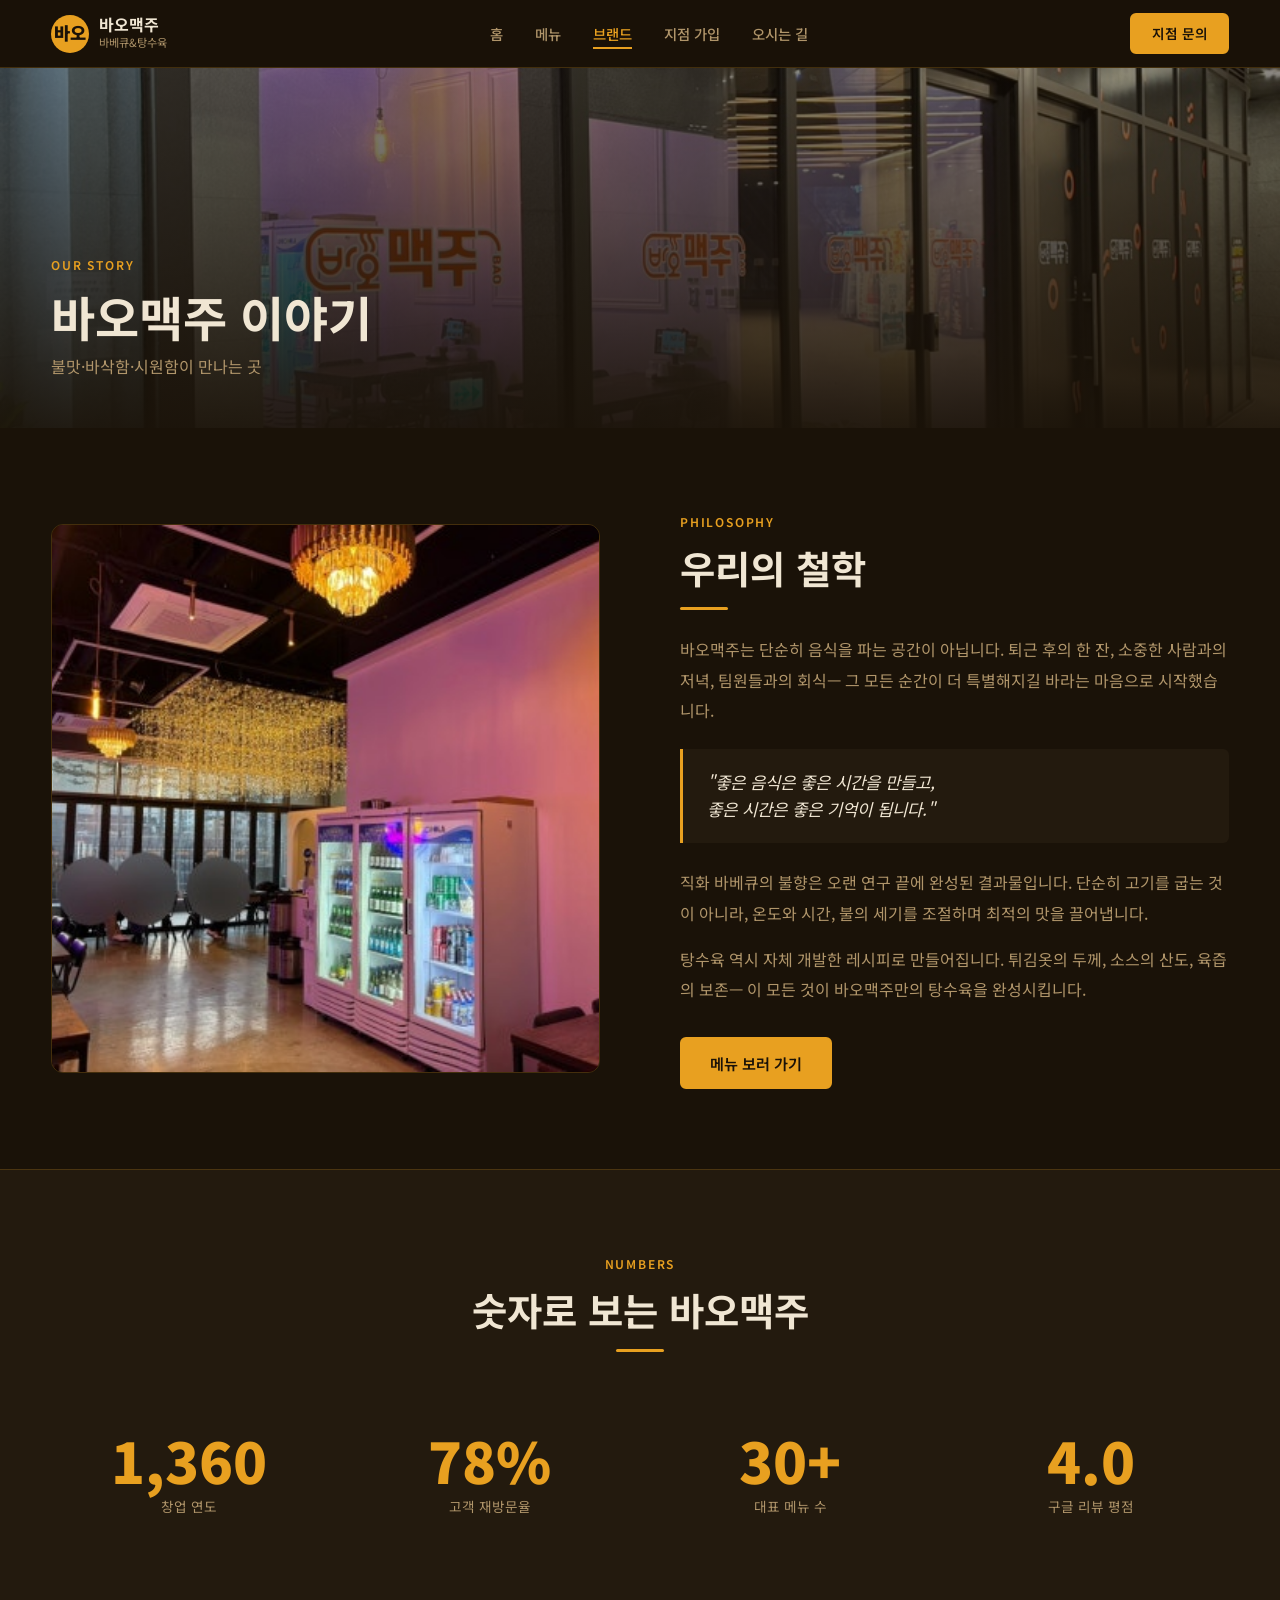
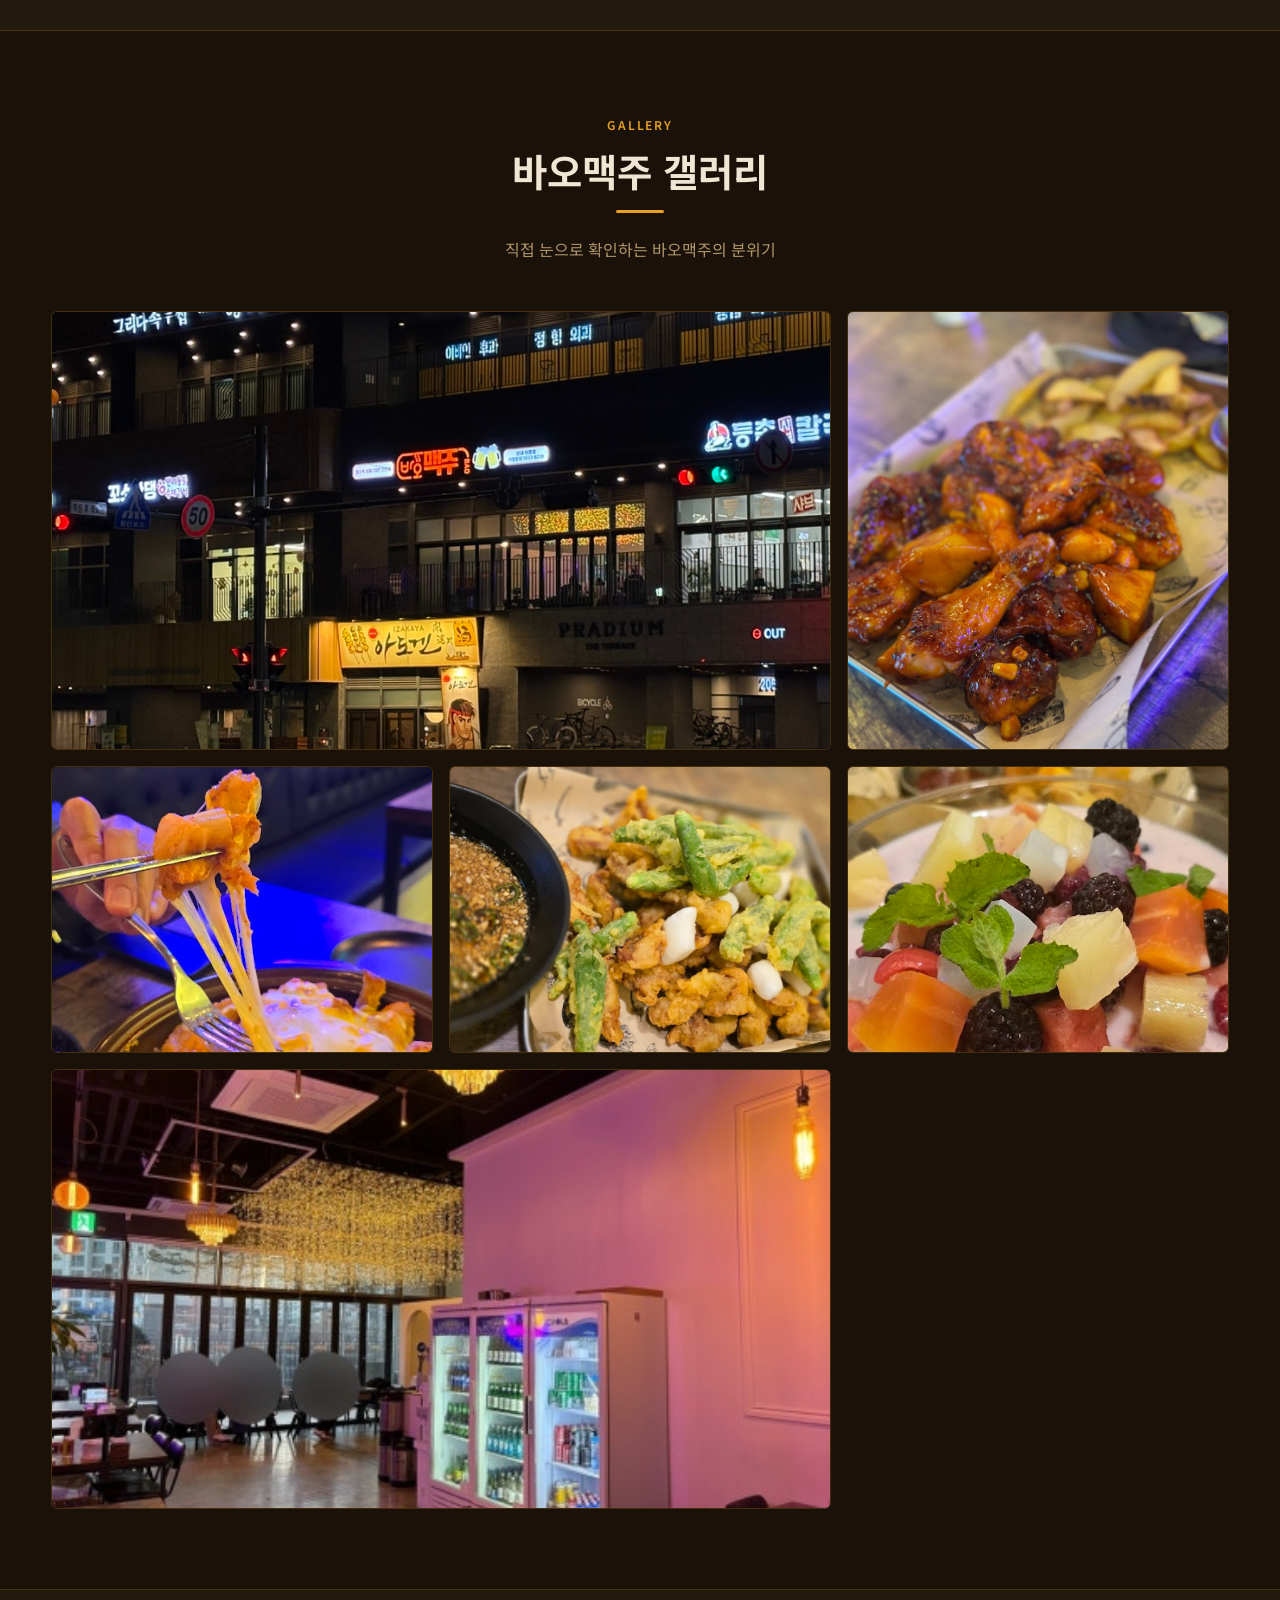
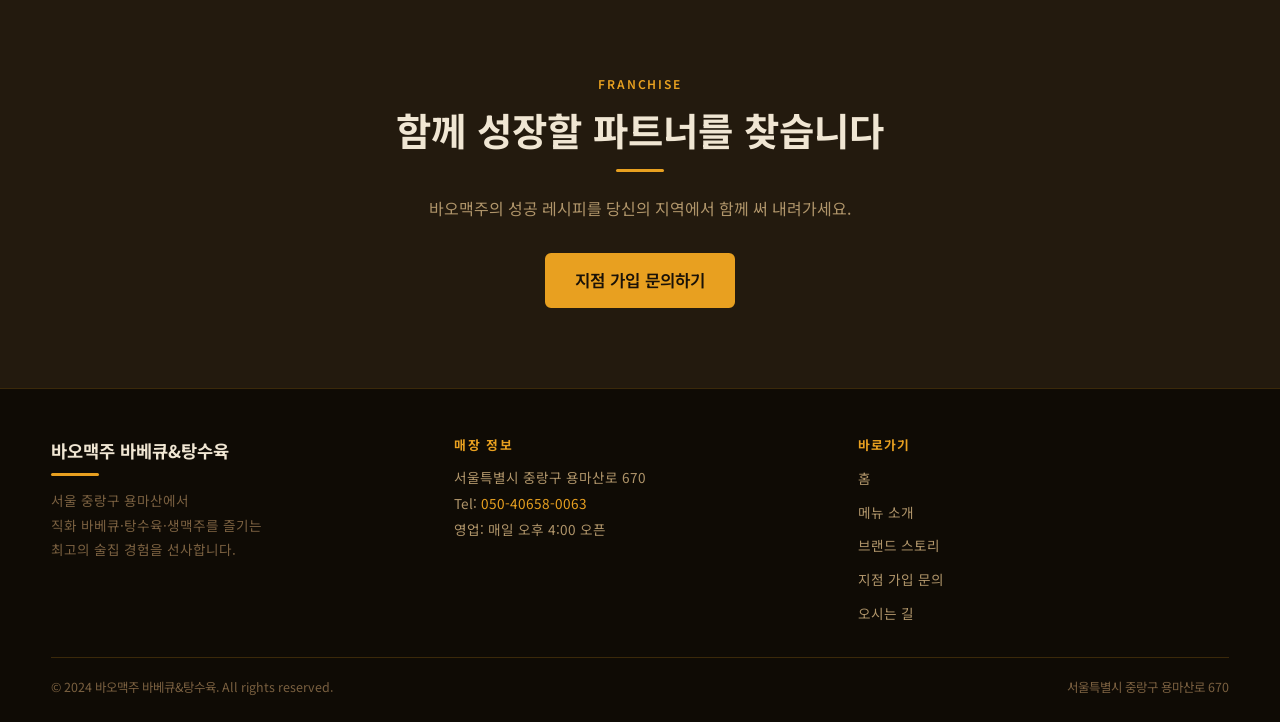
==== about.html @ 79d3e9e6 "바오맥주 공식 웹사이트 최초 배포" ====
<!DOCTYPE html>
<html lang="ko">
<head>
  <meta charset="UTF-8">
  <meta name="viewport" content="width=device-width, initial-scale=1.0">
  <title>브랜드 스토리 | 바오맥주 바베큐&amp;탕수육</title>
  <meta name="description" content="바오맥주의 브랜드 철학과 스토리를 소개합니다. 직화 바베큐와 탕수육으로 중랑구 용마산 지역 대표 맛집이 된 바오맥주의 이야기.">
  <meta name="keywords" content="바오맥주스토리, 중랑구맛집, 용마산바베큐, 브랜드철학, 바베큐식당, 탕수육전문점">
  <meta name="robots" content="index, follow">
  <link rel="canonical" href="https://baomaeju.kr/about.html">

  <meta property="og:type"        content="website">
  <meta property="og:locale"      content="ko_KR">
  <meta property="og:title"       content="브랜드 스토리 | 바오맥주 바베큐&amp;탕수육">
  <meta property="og:description" content="바오맥주의 브랜드 철학과 탄생 스토리를 소개합니다.">
  <meta property="og:image"       content="https://baomaeju.kr/images/interior.jpg">
  <meta property="og:url"         content="https://baomaeju.kr/about.html">

  <link rel="preconnect" href="https://fonts.googleapis.com">
  <link rel="preconnect" href="https://fonts.gstatic.com" crossorigin>
  <link href="https://fonts.googleapis.com/css2?family=Noto+Sans+KR:wght@400;500;600;700;900&display=swap" rel="stylesheet">
  <link rel="stylesheet" href="css/common.css">
  <link rel="stylesheet" href="css/page.css">
</head>
<body>

  <header class="site-header" role="banner">
    <div class="nav-inner">
      <a href="index.html" class="nav-logo" aria-label="바오맥주 홈으로">
        <div class="logo-mark" aria-hidden="true">바오</div>
        <div>
          <div class="logo-text">바오맥주</div>
          <div class="logo-sub">바베큐&amp;탕수육</div>
        </div>
      </a>
      <nav class="nav-links" aria-label="주 메뉴">
        <a href="index.html">홈</a>
        <a href="menu.html">메뉴</a>
        <a href="about.html" class="active">브랜드</a>
        <a href="franchise.html">지점 가입</a>
        <a href="contact.html">오시는 길</a>
      </nav>
      <a href="franchise.html" class="btn btn-gold nav-cta desktop">지점 문의</a>
      <button class="nav-toggle" aria-label="메뉴 열기" aria-expanded="false">
        <span></span><span></span><span></span>
      </button>
    </div>
  </header>

  <nav class="nav-mobile" aria-label="모바일 메뉴">
    <a href="index.html">홈</a>
    <a href="menu.html">메뉴</a>
    <a href="about.html">브랜드 스토리</a>
    <a href="franchise.html">지점 가입</a>
    <a href="contact.html">오시는 길</a>
    <a href="franchise.html" class="btn btn-gold">지점 문의하기</a>
  </nav>

  <main>

    <!-- Hero -->
    <section class="about-hero" aria-label="브랜드 스토리 히어로">
      <div class="about-hero-bg" style="background-image:url('images/exterior.jpg')" role="img" aria-label="바오맥주 매장 외관"></div>
      <div class="about-hero-overlay" aria-hidden="true"></div>
      <div class="container about-hero-content">
        <span class="section-label">Our Story</span>
        <h1>바오맥주 이야기</h1>
        <p class="section-sub">불맛·바삭함·시원함이 만나는 곳</p>
      </div>
    </section>

    <!-- 브랜드 철학 -->
    <section>
      <div class="container">
        <div class="philosophy">
          <div class="philosophy-img">
            <img src="images/interior.jpg"
                 alt="바오맥주 매장 내부 따뜻한 분위기"
                 loading="lazy" width="800" height="800">
          </div>
          <div>
            <span class="section-label">Philosophy</span>
            <h2>우리의 철학</h2>
            <div class="gold-line"></div>
            <div class="philosophy-text">
              <p>
                바오맥주는 단순히 음식을 파는 공간이 아닙니다.
                퇴근 후의 한 잔, 소중한 사람과의 저녁, 팀원들과의 회식—
                그 모든 순간이 더 특별해지길 바라는 마음으로 시작했습니다.
              </p>
              <blockquote>
                "좋은 음식은 좋은 시간을 만들고,<br>
                좋은 시간은 좋은 기억이 됩니다."
              </blockquote>
              <p>
                직화 바베큐의 불향은 오랜 연구 끝에 완성된 결과물입니다.
                단순히 고기를 굽는 것이 아니라, 온도와 시간, 불의 세기를 조절하며
                최적의 맛을 끌어냅니다.
              </p>
              <p>
                탕수육 역시 자체 개발한 레시피로 만들어집니다.
                튀김옷의 두께, 소스의 산도, 육즙의 보존—
                이 모든 것이 바오맥주만의 탕수육을 완성시킵니다.
              </p>
              <a href="menu.html" class="btn btn-gold" style="margin-top:1rem;">메뉴 보러 가기</a>
            </div>
          </div>
        </div>
      </div>
    </section>

    <!-- 숫자로 보는 바오맥주 -->
    <section class="stats-section">
      <div class="container">
        <div class="section-head">
          <span class="section-label">Numbers</span>
          <h2>숫자로 보는 바오맥주</h2>
          <div class="gold-line center"></div>
        </div>
        <div class="stats-grid">
          <div class="stat-card">
            <div class="stat-num" data-target="2019" data-suffix="">2019</div>
            <div class="stat-label">창업 연도</div>
          </div>
          <div class="stat-card">
            <div class="stat-num" data-target="98" data-suffix="%">0%</div>
            <div class="stat-label">고객 재방문율</div>
          </div>
          <div class="stat-card">
            <div class="stat-num" data-target="30" data-suffix="+">0+</div>
            <div class="stat-label">대표 메뉴 수</div>
          </div>
          <div class="stat-card">
            <div class="stat-num" data-target="4" data-suffix=".0">0</div>
            <div class="stat-label">구글 리뷰 평점</div>
          </div>
        </div>
      </div>
    </section>

    <!-- 분위기 갤러리 -->
    <section>
      <div class="container">
        <div class="section-head">
          <span class="section-label">Gallery</span>
          <h2>바오맥주 갤러리</h2>
          <div class="gold-line center"></div>
          <p class="section-sub">직접 눈으로 확인하는 바오맥주의 분위기</p>
        </div>
        <div class="gallery-grid">

          <div class="gallery-item large">
            <img src="images/exterior_night.jpg"
                 alt="바오맥주 야간 외관 간판"
                 loading="lazy" width="900" height="506">
          </div>

          <div class="gallery-item">
            <img src="images/yangnyeom_chicken.jpg"
                 alt="바오맥주 양념바베큐치킨"
                 loading="lazy" width="600" height="450">
          </div>

          <div class="gallery-item">
            <img src="images/kimchi_cheese_pull.jpg"
                 alt="김치치즈탕수육 치즈 늘어나는 모습"
                 loading="lazy" width="600" height="450">
          </div>

          <div class="gallery-item">
            <img src="images/green_pepper_tangsu.jpg"
                 alt="화니고추탕수육 소스와 함께"
                 loading="lazy" width="600" height="450">
          </div>

          <div class="gallery-item">
            <img src="images/yogurt_sherbet.jpg"
                 alt="요구르트 사베트 생과일 토핑"
                 loading="lazy" width="600" height="450">
          </div>

          <div class="gallery-item large">
            <img src="images/interior.jpg"
                 alt="바오맥주 매장 내부 인테리어 전경"
                 loading="lazy" width="900" height="506">
          </div>

        </div>
      </div>
    </section>

    <!-- 가맹 CTA -->
    <section style="background:var(--bg-card); border-top:1px solid var(--border); text-align:center;">
      <div class="container">
        <span class="section-label">Franchise</span>
        <h2>함께 성장할 파트너를 찾습니다</h2>
        <div class="gold-line center"></div>
        <p class="section-sub" style="margin-bottom:2rem;">바오맥주의 성공 레시피를 당신의 지역에서 함께 써 내려가세요.</p>
        <a href="franchise.html" class="btn btn-gold" style="font-size:1.05rem;">지점 가입 문의하기</a>
      </div>
    </section>

  </main>

  <footer class="site-footer" role="contentinfo">
    <div class="container">
      <div class="footer-inner">
        <div class="footer-brand">
          <div class="logo-text">바오맥주 바베큐&amp;탕수육</div>
          <div class="gold-line" style="margin:0.5rem 0 0.75rem;"></div>
          <p>서울 중랑구 용마산에서<br>직화 바베큐·탕수육·생맥주를 즐기는<br>최고의 술집 경험을 선사합니다.</p>
        </div>
        <div class="footer-info">
          <h4>매장 정보</h4>
          <p>서울특별시 중랑구 용마산로 670<br>Tel: <a href="tel:050-40658-0063" style="color:var(--gold);">050-40658-0063</a><br>영업: 매일 오후 4:00 오픈</p>
        </div>
        <div class="footer-links">
          <h4>바로가기</h4>
          <ul>
            <li><a href="index.html">홈</a></li>
            <li><a href="menu.html">메뉴 소개</a></li>
            <li><a href="about.html">브랜드 스토리</a></li>
            <li><a href="franchise.html">지점 가입 문의</a></li>
            <li><a href="contact.html">오시는 길</a></li>
          </ul>
        </div>
      </div>
      <div class="footer-bottom">
        <p>&copy; 2024 바오맥주 바베큐&amp;탕수육. All rights reserved.</p>
        <p>서울특별시 중랑구 용마산로 670</p>
      </div>
    </div>
  </footer>

  <script src="js/nav.js"></script>
</body>
</html>
---- css/common.css ----
/* ============================================================
   common.css — 공통 변수·네비게이션·푸터
   ============================================================ */

:root {
  --bg-dark: #1a1208;
  --bg-card: #231a0e;
  --bg-nav: rgba(26, 18, 8, 0.96);
  --gold: #e8a020;
  --gold-light: #f5c060;
  --gold-dark: #b87a10;
  --text-primary: #f0e6d3;
  --text-secondary: #b0956a;
  --text-muted: #7a6040;
  --border: rgba(232, 160, 32, 0.2);
  --border-hover: rgba(232, 160, 32, 0.6);
  --shadow: 0 4px 24px rgba(0, 0, 0, 0.5);
  --shadow-gold: 0 4px 20px rgba(232, 160, 32, 0.25);
  --radius: 12px;
  --radius-sm: 6px;
  --transition: 0.3s ease;
  --font-sans: 'Noto Sans KR', 'Apple SD Gothic Neo', sans-serif;
  --nav-h: 68px;
}

/* ── Reset ── */
*, *::before, *::after { box-sizing: border-box; margin: 0; padding: 0; }

html { scroll-behavior: smooth; font-size: 16px; }

body {
  background: var(--bg-dark);
  color: var(--text-primary);
  font-family: var(--font-sans);
  line-height: 1.6;
  min-height: 100vh;
}

img { display: block; max-width: 100%; }
a  { color: inherit; text-decoration: none; }
ul { list-style: none; }
button { cursor: pointer; font-family: inherit; }

/* ── Typography ── */
h1, h2, h3, h4 { line-height: 1.25; font-weight: 700; }
h2 { font-size: clamp(1.6rem, 4vw, 2.4rem); margin-bottom: 0.5rem; }
h3 { font-size: clamp(1.1rem, 3vw, 1.5rem); }

.section-label {
  display: inline-block;
  font-size: 0.75rem;
  font-weight: 600;
  letter-spacing: 0.15em;
  text-transform: uppercase;
  color: var(--gold);
  margin-bottom: 0.75rem;
}
.section-sub {
  color: var(--text-secondary);
  font-size: 1rem;
  margin-top: 0.5rem;
}

/* ── Layout Helpers ── */
.container {
  width: min(1200px, 92%);
  margin-inline: auto;
}

section { padding: 80px 0; }

.gold { color: var(--gold); }

/* ── Buttons ── */
.btn {
  display: inline-flex;
  align-items: center;
  gap: 0.5rem;
  padding: 0.75rem 1.75rem;
  border-radius: var(--radius-sm);
  font-size: 0.95rem;
  font-weight: 600;
  border: 2px solid transparent;
  transition: var(--transition);
}
.btn-gold {
  background: var(--gold);
  color: #1a1208;
  border-color: var(--gold);
}
.btn-gold:hover {
  background: var(--gold-light);
  border-color: var(--gold-light);
  box-shadow: var(--shadow-gold);
  transform: translateY(-2px);
}
.btn-outline {
  background: transparent;
  color: var(--gold);
  border-color: var(--gold);
}
.btn-outline:hover {
  background: var(--gold);
  color: #1a1208;
  box-shadow: var(--shadow-gold);
  transform: translateY(-2px);
}

/* ── Divider ── */
.gold-line {
  width: 48px;
  height: 3px;
  background: var(--gold);
  border-radius: 2px;
  margin: 1rem 0 1.5rem;
}
.gold-line.center { margin-inline: auto; }

/* ============================================================
   NAVIGATION
   ============================================================ */
.site-header {
  position: fixed;
  top: 0; left: 0; right: 0;
  z-index: 1000;
  height: var(--nav-h);
  background: var(--bg-nav);
  backdrop-filter: blur(12px);
  -webkit-backdrop-filter: blur(12px);
  border-bottom: 1px solid var(--border);
  transition: box-shadow var(--transition);
}
.site-header.scrolled { box-shadow: 0 2px 20px rgba(0,0,0,0.6); }

.nav-inner {
  display: flex;
  align-items: center;
  justify-content: space-between;
  height: 100%;
  width: min(1200px, 92%);
  margin-inline: auto;
}

/* Logo */
.nav-logo {
  display: flex;
  align-items: center;
  gap: 0.6rem;
}
.nav-logo .logo-mark {
  width: 38px;
  height: 38px;
  background: var(--gold);
  border-radius: 50%;
  display: grid;
  place-items: center;
  font-size: 1.1rem;
  font-weight: 900;
  color: #1a1208;
  flex-shrink: 0;
}
.nav-logo .logo-text {
  font-size: 1rem;
  font-weight: 700;
  color: var(--text-primary);
  line-height: 1.2;
}
.nav-logo .logo-sub {
  font-size: 0.7rem;
  color: var(--text-secondary);
}

/* Nav Links */
.nav-links {
  display: flex;
  align-items: center;
  gap: 2rem;
}
.nav-links a {
  font-size: 0.9rem;
  font-weight: 500;
  color: var(--text-secondary);
  transition: color var(--transition);
  position: relative;
}
.nav-links a::after {
  content: '';
  position: absolute;
  bottom: -4px; left: 0; right: 0;
  height: 2px;
  background: var(--gold);
  transform: scaleX(0);
  transition: transform var(--transition);
}
.nav-links a:hover,
.nav-links a.active { color: var(--gold); }
.nav-links a:hover::after,
.nav-links a.active::after { transform: scaleX(1); }

.nav-cta {
  padding: 0.5rem 1.2rem;
  font-size: 0.85rem;
}

/* Hamburger */
.nav-toggle {
  display: none;
  flex-direction: column;
  justify-content: center;
  gap: 5px;
  width: 36px; height: 36px;
  background: none;
  border: none;
  padding: 4px;
}
.nav-toggle span {
  display: block;
  height: 2px;
  background: var(--text-primary);
  border-radius: 2px;
  transition: var(--transition);
}
.nav-toggle.open span:nth-child(1) { transform: translateY(7px) rotate(45deg); }
.nav-toggle.open span:nth-child(2) { opacity: 0; }
.nav-toggle.open span:nth-child(3) { transform: translateY(-7px) rotate(-45deg); }

/* Mobile Nav */
.nav-mobile {
  display: none;
  flex-direction: column;
  gap: 0;
  background: var(--bg-nav);
  border-top: 1px solid var(--border);
  position: fixed;
  top: var(--nav-h);
  left: 0; right: 0;
  padding: 1rem 1.25rem 1.5rem;
  z-index: 999;
  transform: translateY(-10px);
  opacity: 0;
  pointer-events: none;
  transition: transform var(--transition), opacity var(--transition);
}
.nav-mobile.open {
  display: flex;
  transform: translateY(0);
  opacity: 1;
  pointer-events: all;
}
.nav-mobile a {
  padding: 0.85rem 0;
  border-bottom: 1px solid var(--border);
  font-size: 0.95rem;
  color: var(--text-primary);
  transition: color var(--transition);
}
.nav-mobile a:last-child { border-bottom: none; }
.nav-mobile a:hover { color: var(--gold); }
.nav-mobile .btn-gold {
  margin-top: 1rem;
  text-align: center;
  justify-content: center;
}

/* ── Page offset for fixed nav ── */
main { padding-top: var(--nav-h); }

/* ============================================================
   FOOTER
   ============================================================ */
.site-footer {
  background: #0f0b05;
  border-top: 1px solid var(--border);
  padding: 3rem 0 1.5rem;
}
.footer-inner {
  display: grid;
  grid-template-columns: 1fr 1fr 1fr;
  gap: 2rem;
  margin-bottom: 2rem;
}
.footer-brand .logo-text { font-size: 1.1rem; font-weight: 700; margin-bottom: 0.4rem; }
.footer-brand p { font-size: 0.85rem; color: var(--text-muted); line-height: 1.8; }

.footer-info h4, .footer-links h4 {
  font-size: 0.8rem;
  letter-spacing: 0.1em;
  text-transform: uppercase;
  color: var(--gold);
  margin-bottom: 0.75rem;
}
.footer-info p {
  font-size: 0.85rem;
  color: var(--text-secondary);
  line-height: 1.9;
}
.footer-links ul { display: flex; flex-direction: column; gap: 0.5rem; }
.footer-links a {
  font-size: 0.85rem;
  color: var(--text-secondary);
  transition: color var(--transition);
}
.footer-links a:hover { color: var(--gold); }

.footer-bottom {
  border-top: 1px solid var(--border);
  padding-top: 1.25rem;
  display: flex;
  justify-content: space-between;
  align-items: center;
  flex-wrap: wrap;
  gap: 0.5rem;
}
.footer-bottom p { font-size: 0.78rem; color: var(--text-muted); }

/* ============================================================
   RESPONSIVE — MOBILE
   ============================================================ */
@media (max-width: 768px) {
  :root { --nav-h: 60px; }
  section { padding: 56px 0; }

  .nav-links { display: none; }
  .nav-cta.desktop { display: none; }
  .nav-toggle { display: flex; }

  .footer-inner {
    grid-template-columns: 1fr;
    gap: 1.5rem;
  }
  .footer-bottom { justify-content: center; text-align: center; }
}
---- css/page.css ----
/* ============================================================
   page.css — 페이지별 스타일
   ============================================================ */

/* ============================================================
   INDEX — 홈
   ============================================================ */

/* Hero */
.hero {
  position: relative;
  height: 100svh;
  min-height: 560px;
  display: flex;
  align-items: center;
  justify-content: center;
  text-align: center;
  overflow: hidden;
  margin-top: calc(-1 * var(--nav-h));
  padding-top: var(--nav-h);
}
.hero-bg {
  position: absolute;
  inset: 0;
  background: url('../images/exterior_night.jpg') center/cover no-repeat;
  transform: scale(1.05);
  transition: transform 8s ease;
}
.hero-bg.loaded { transform: scale(1); }
.hero-overlay {
  position: absolute;
  inset: 0;
  background: linear-gradient(
    to bottom,
    rgba(26,18,8,0.55) 0%,
    rgba(26,18,8,0.72) 60%,
    rgba(26,18,8,0.92) 100%
  );
}
.hero-content {
  position: relative;
  z-index: 2;
  max-width: 720px;
  padding: 0 1rem;
}
.hero-badge {
  display: inline-flex;
  align-items: center;
  gap: 0.4rem;
  padding: 0.35rem 0.9rem;
  background: rgba(232,160,32,0.15);
  border: 1px solid var(--border-hover);
  border-radius: 999px;
  font-size: 0.8rem;
  color: var(--gold);
  margin-bottom: 1.25rem;
  letter-spacing: 0.05em;
}
.hero h1 {
  font-size: clamp(2.2rem, 7vw, 4rem);
  font-weight: 900;
  letter-spacing: -0.02em;
  margin-bottom: 0.5rem;
  text-shadow: 0 2px 16px rgba(0,0,0,0.5);
}
.hero h1 em { font-style: normal; color: var(--gold); }
.hero-sub {
  font-size: clamp(1rem, 2.5vw, 1.2rem);
  color: var(--text-secondary);
  margin-bottom: 2rem;
}
.hero-btns {
  display: flex;
  gap: 1rem;
  justify-content: center;
  flex-wrap: wrap;
}
.hero-scroll {
  position: absolute;
  bottom: 2rem;
  left: 50%;
  transform: translateX(-50%);
  display: flex;
  flex-direction: column;
  align-items: center;
  gap: 0.4rem;
  color: var(--text-muted);
  font-size: 0.75rem;
  animation: bounce 2s infinite;
  z-index: 2;
}
.hero-scroll::before {
  content: '';
  display: block;
  width: 1px;
  height: 36px;
  background: linear-gradient(to bottom, transparent, var(--gold));
}
@keyframes bounce {
  0%, 100% { transform: translateX(-50%) translateY(0); }
  50%       { transform: translateX(-50%) translateY(6px); }
}

/* Popular Menu Cards */
.popular-menu { background: var(--bg-dark); }
.section-head { text-align: center; margin-bottom: 3rem; }
.menu-cards {
  display: grid;
  grid-template-columns: repeat(3, 1fr);
  gap: 1.5rem;
}
.menu-card {
  background: var(--bg-card);
  border: 1px solid var(--border);
  border-radius: var(--radius);
  overflow: hidden;
  transition: transform var(--transition), box-shadow var(--transition), border-color var(--transition);
}
.menu-card:hover {
  transform: translateY(-6px);
  box-shadow: var(--shadow-gold);
  border-color: var(--border-hover);
}
.menu-card-img {
  aspect-ratio: 4/3;
  overflow: hidden;
}
.menu-card-img img {
  width: 100%; height: 100%;
  object-fit: cover;
  transition: transform 0.5s ease;
}
.menu-card:hover .menu-card-img img { transform: scale(1.07); }
.menu-card-body { padding: 1.25rem; }
.menu-card-body h3 { margin-bottom: 0.4rem; }
.menu-card-body p {
  font-size: 0.875rem;
  color: var(--text-secondary);
  margin-bottom: 0.75rem;
}
.menu-card-link {
  font-size: 0.82rem;
  color: var(--gold);
  font-weight: 600;
  display: inline-flex;
  align-items: center;
  gap: 0.3rem;
}

/* Brand Intro */
.brand-intro {
  background: var(--bg-card);
  border-top: 1px solid var(--border);
  border-bottom: 1px solid var(--border);
}
.brand-intro-inner {
  display: grid;
  grid-template-columns: 1fr 1fr;
  gap: 4rem;
  align-items: center;
}
.brand-intro-img {
  border-radius: var(--radius);
  overflow: hidden;
  aspect-ratio: 4/3;
}
.brand-intro-img img { width: 100%; height: 100%; object-fit: cover; }

/* Rating */
.rating-section {
  text-align: center;
}
.rating-stars {
  font-size: 2.5rem;
  color: var(--gold);
  letter-spacing: 0.1em;
  margin-bottom: 0.5rem;
}
.rating-score {
  font-size: 4rem;
  font-weight: 900;
  color: var(--gold);
  line-height: 1;
}
.rating-label { color: var(--text-secondary); font-size: 0.9rem; margin-top: 0.5rem; }
.rating-badges {
  display: flex;
  justify-content: center;
  gap: 1rem;
  margin-top: 2rem;
  flex-wrap: wrap;
}
.rating-badge {
  padding: 0.6rem 1.4rem;
  border: 1px solid var(--border);
  border-radius: 999px;
  font-size: 0.85rem;
  color: var(--text-secondary);
}

/* Map Section */
.map-section { background: var(--bg-card); border-top: 1px solid var(--border); }
.map-wrapper {
  border-radius: var(--radius);
  overflow: hidden;
  border: 1px solid var(--border);
}
.map-wrapper iframe { display: block; width: 100%; height: 380px; }
.map-info {
  display: grid;
  grid-template-columns: repeat(3, 1fr);
  gap: 1rem;
  margin-top: 1.5rem;
}
.map-info-item {
  background: var(--bg-dark);
  border: 1px solid var(--border);
  border-radius: var(--radius-sm);
  padding: 1rem 1.25rem;
  display: flex;
  align-items: flex-start;
  gap: 0.75rem;
}
.map-info-icon { font-size: 1.4rem; flex-shrink: 0; }
.map-info-item h4 { font-size: 0.78rem; color: var(--gold); text-transform: uppercase; letter-spacing: 0.08em; margin-bottom: 0.2rem; }
.map-info-item p  { font-size: 0.85rem; color: var(--text-secondary); }

/* ============================================================
   MENU PAGE
   ============================================================ */
.menu-hero {
  height: 320px;
  position: relative;
  display: flex;
  align-items: flex-end;
  padding-bottom: 3rem;
  overflow: hidden;
}
.menu-hero-bg {
  position: absolute;
  inset: 0;
  background: url('../images/yangnyeom_chicken.jpg') center/cover no-repeat;
}
.menu-hero-overlay {
  position: absolute;
  inset: 0;
  background: linear-gradient(to top, rgba(26,18,8,0.95) 0%, rgba(26,18,8,0.4) 100%);
}
.menu-hero-content { position: relative; z-index: 2; }
.menu-hero h1 { font-size: clamp(1.8rem, 5vw, 3rem); }

/* Tabs */
.menu-tabs { background: var(--bg-card); border-bottom: 1px solid var(--border); position: sticky; top: var(--nav-h); z-index: 100; }
.tab-list {
  display: flex;
  gap: 0;
  width: min(1200px, 92%);
  margin-inline: auto;
  overflow-x: auto;
  scrollbar-width: none;
}
.tab-list::-webkit-scrollbar { display: none; }
.tab-btn {
  padding: 1.1rem 1.5rem;
  background: none;
  border: none;
  border-bottom: 3px solid transparent;
  color: var(--text-secondary);
  font-size: 0.9rem;
  font-weight: 600;
  white-space: nowrap;
  transition: color var(--transition), border-color var(--transition);
}
.tab-btn:hover { color: var(--text-primary); }
.tab-btn.active { color: var(--gold); border-bottom-color: var(--gold); }

.menu-section { display: none; padding: 60px 0; }
.menu-section.active { display: block; }
.menu-grid {
  display: grid;
  grid-template-columns: repeat(auto-fill, minmax(260px, 1fr));
  gap: 1.5rem;
  margin-top: 2rem;
}
.menu-item {
  background: var(--bg-card);
  border: 1px solid var(--border);
  border-radius: var(--radius);
  overflow: hidden;
  transition: transform var(--transition), box-shadow var(--transition);
}
.menu-item:hover {
  transform: translateY(-4px);
  box-shadow: var(--shadow-gold);
}
.menu-item-img {
  aspect-ratio: 3/2;
  overflow: hidden;
}
.menu-item-img img { width: 100%; height: 100%; object-fit: cover; transition: transform 0.5s; }
.menu-item:hover .menu-item-img img { transform: scale(1.06); }
.menu-item-info { padding: 1rem 1.25rem 1.25rem; }
.menu-item-info h3 { font-size: 1rem; margin-bottom: 0.3rem; }
.menu-item-info p  { font-size: 0.82rem; color: var(--text-secondary); margin-bottom: 0.6rem; }
.menu-price { font-size: 0.95rem; font-weight: 700; color: var(--gold); }

.menu-cta {
  text-align: center;
  padding: 3rem 0 4rem;
  border-top: 1px solid var(--border);
}
.menu-cta p { color: var(--text-secondary); margin-bottom: 1.25rem; }

/* ============================================================
   ABOUT PAGE
   ============================================================ */
.about-hero {
  height: 360px;
  position: relative;
  display: flex;
  align-items: flex-end;
  padding-bottom: 3rem;
  overflow: hidden;
}
.about-hero-bg {
  position: absolute; inset: 0;
  background: url('../images/interior.jpg') center/cover no-repeat;
}
.about-hero-overlay {
  position: absolute; inset: 0;
  background: linear-gradient(to top, rgba(26,18,8,0.95) 0%, rgba(26,18,8,0.5) 100%);
}
.about-hero-content { position: relative; z-index: 2; }
.about-hero h1 { font-size: clamp(1.8rem, 5vw, 3rem); }

.philosophy {
  display: grid;
  grid-template-columns: 1fr 1fr;
  gap: 5rem;
  align-items: center;
}
.philosophy-img {
  border-radius: var(--radius);
  overflow: hidden;
  aspect-ratio: 1;
  border: 1px solid var(--border);
}
.philosophy-img img { width: 100%; height: 100%; object-fit: cover; }
.philosophy-text p {
  font-size: 1rem;
  color: var(--text-secondary);
  line-height: 1.9;
  margin-bottom: 1rem;
}
blockquote {
  margin: 1.5rem 0;
  padding: 1.25rem 1.5rem;
  border-left: 3px solid var(--gold);
  background: var(--bg-card);
  border-radius: 0 var(--radius-sm) var(--radius-sm) 0;
  font-size: 1.05rem;
  color: var(--text-primary);
  font-style: italic;
}

/* Stats */
.stats-section { background: var(--bg-card); border-top: 1px solid var(--border); border-bottom: 1px solid var(--border); }
.stats-grid {
  display: grid;
  grid-template-columns: repeat(4, 1fr);
  gap: 1.5rem;
}
.stat-card {
  text-align: center;
  padding: 2rem 1rem;
}
.stat-num {
  font-size: clamp(2rem, 5vw, 3.5rem);
  font-weight: 900;
  color: var(--gold);
  line-height: 1;
  margin-bottom: 0.5rem;
}
.stat-label { font-size: 0.85rem; color: var(--text-secondary); }

/* Gallery */
.gallery-grid {
  display: grid;
  grid-template-columns: repeat(3, 1fr);
  grid-template-rows: auto auto;
  gap: 1rem;
}
.gallery-item {
  overflow: hidden;
  border-radius: var(--radius-sm);
  border: 1px solid var(--border);
}
.gallery-item img {
  width: 100%; height: 100%;
  object-fit: cover;
  aspect-ratio: 4/3;
  transition: transform 0.5s;
}
.gallery-item:hover img { transform: scale(1.06); }
.gallery-item.large {
  grid-column: span 2;
}
.gallery-item.large img { aspect-ratio: 16/9; }

/* ============================================================
   FRANCHISE PAGE
   ============================================================ */
.franchise-hero {
  height: 420px;
  position: relative;
  display: flex;
  align-items: center;
  justify-content: center;
  text-align: center;
  overflow: hidden;
}
.franchise-hero-bg {
  position: absolute; inset: 0;
  background: url('../images/bbq_fries_set.jpg') center/cover no-repeat;
}
.franchise-hero-overlay {
  position: absolute; inset: 0;
  background: linear-gradient(135deg, rgba(26,18,8,0.85) 0%, rgba(26,18,8,0.65) 100%);
}
.franchise-hero-content { position: relative; z-index: 2; max-width: 640px; }
.franchise-hero h1 { font-size: clamp(1.8rem, 5vw, 3rem); margin-bottom: 1rem; }
.franchise-hero p  { color: var(--text-secondary); font-size: 1.05rem; }

/* Benefits */
.benefits-grid {
  display: grid;
  grid-template-columns: repeat(3, 1fr);
  gap: 1.5rem;
}
.benefit-card {
  background: var(--bg-card);
  border: 1px solid var(--border);
  border-radius: var(--radius);
  padding: 2rem 1.5rem;
  text-align: center;
  transition: transform var(--transition), border-color var(--transition);
}
.benefit-card:hover {
  transform: translateY(-6px);
  border-color: var(--border-hover);
}
.benefit-icon {
  font-size: 2.5rem;
  margin-bottom: 1rem;
}
.benefit-card h3 { margin-bottom: 0.5rem; font-size: 1.05rem; }
.benefit-card p  { font-size: 0.875rem; color: var(--text-secondary); line-height: 1.7; }

/* Steps */
.steps-section { background: var(--bg-card); border-top: 1px solid var(--border); border-bottom: 1px solid var(--border); }
.steps-list {
  display: flex;
  align-items: flex-start;
  gap: 0;
  counter-reset: step;
  position: relative;
}
.steps-list::before {
  content: '';
  position: absolute;
  top: 28px; left: 28px; right: 28px;
  height: 2px;
  background: var(--border);
  z-index: 0;
}
.step-item {
  flex: 1;
  text-align: center;
  position: relative;
  z-index: 1;
  padding: 0 0.75rem;
}
.step-num {
  width: 56px; height: 56px;
  border-radius: 50%;
  background: var(--bg-dark);
  border: 2px solid var(--gold);
  display: grid;
  place-items: center;
  font-size: 1.2rem;
  font-weight: 900;
  color: var(--gold);
  margin: 0 auto 1rem;
}
.step-item h3 { font-size: 0.95rem; margin-bottom: 0.4rem; }
.step-item p  { font-size: 0.8rem; color: var(--text-secondary); }

/* Form */
.form-section { padding: 80px 0; }
.franchise-form-wrap {
  max-width: 680px;
  margin-inline: auto;
}
.form-card {
  background: var(--bg-card);
  border: 1px solid var(--border);
  border-radius: var(--radius);
  padding: 2.5rem 2rem;
}
.form-grid {
  display: grid;
  grid-template-columns: 1fr 1fr;
  gap: 1.25rem;
}
.form-group {
  display: flex;
  flex-direction: column;
  gap: 0.4rem;
}
.form-group.full { grid-column: 1 / -1; }
.form-group label {
  font-size: 0.85rem;
  font-weight: 600;
  color: var(--text-secondary);
}
.form-group label .req { color: var(--gold); margin-left: 2px; }
.form-group input,
.form-group select,
.form-group textarea {
  background: var(--bg-dark);
  border: 1px solid var(--border);
  border-radius: var(--radius-sm);
  padding: 0.75rem 1rem;
  color: var(--text-primary);
  font-size: 0.9rem;
  font-family: inherit;
  transition: border-color var(--transition), box-shadow var(--transition);
  outline: none;
  width: 100%;
}
.form-group select option { background: var(--bg-dark); }
.form-group input:focus,
.form-group select:focus,
.form-group textarea:focus {
  border-color: var(--gold);
  box-shadow: 0 0 0 3px rgba(232,160,32,0.15);
}
.form-group input.error,
.form-group select.error,
.form-group textarea.error { border-color: #e05555; }
.form-group textarea { resize: vertical; min-height: 110px; }
.form-error-msg {
  font-size: 0.78rem;
  color: #e05555;
  display: none;
}
.form-error-msg.show { display: block; }

.form-agree {
  display: flex;
  align-items: flex-start;
  gap: 0.6rem;
  padding: 1.25rem 0;
  border-top: 1px solid var(--border);
  margin-top: 0.5rem;
}
.form-agree input[type="checkbox"] {
  width: 18px; height: 18px;
  flex-shrink: 0;
  accent-color: var(--gold);
  margin-top: 2px;
}
.form-agree label { font-size: 0.83rem; color: var(--text-secondary); }

.form-submit {
  width: 100%;
  padding: 1rem;
  font-size: 1rem;
  border-radius: var(--radius-sm);
  border: none;
  background: var(--gold);
  color: #1a1208;
  font-weight: 700;
  transition: background var(--transition), box-shadow var(--transition), transform var(--transition);
}
.form-submit:hover {
  background: var(--gold-light);
  box-shadow: var(--shadow-gold);
  transform: translateY(-2px);
}

/* ============================================================
   CONTACT PAGE
   ============================================================ */
.contact-hero {
  height: 280px;
  position: relative;
  display: flex;
  align-items: flex-end;
  padding-bottom: 2.5rem;
  overflow: hidden;
}
.contact-hero-bg {
  position: absolute; inset: 0;
  background: url('../images/exterior.jpg') center/cover no-repeat;
}
.contact-hero-overlay {
  position: absolute; inset: 0;
  background: linear-gradient(to top, rgba(26,18,8,0.95) 0%, rgba(26,18,8,0.4) 100%);
}
.contact-hero-content { position: relative; z-index: 2; }
.contact-hero h1 { font-size: clamp(1.8rem, 5vw, 3rem); }

.contact-layout {
  display: grid;
  grid-template-columns: 1fr 420px;
  gap: 3rem;
  align-items: start;
}
.contact-map {
  border-radius: var(--radius);
  overflow: hidden;
  border: 1px solid var(--border);
}
.contact-map iframe { display: block; width: 100%; height: 420px; }

.contact-sidebar { display: flex; flex-direction: column; gap: 1.5rem; }
.contact-card {
  background: var(--bg-card);
  border: 1px solid var(--border);
  border-radius: var(--radius);
  padding: 1.5rem;
}
.contact-card h3 {
  font-size: 0.8rem;
  text-transform: uppercase;
  letter-spacing: 0.1em;
  color: var(--gold);
  margin-bottom: 1rem;
}

/* Transport */
.transport-item {
  display: flex;
  align-items: flex-start;
  gap: 0.75rem;
  padding: 0.75rem 0;
  border-bottom: 1px solid var(--border);
}
.transport-item:last-child { border-bottom: none; }
.transport-icon { font-size: 1.3rem; flex-shrink: 0; }
.transport-item h4 { font-size: 0.85rem; font-weight: 600; margin-bottom: 0.2rem; }
.transport-item p  { font-size: 0.82rem; color: var(--text-secondary); line-height: 1.6; }

/* Hours Table */
.hours-table { width: 100%; border-collapse: collapse; }
.hours-table tr { border-bottom: 1px solid var(--border); }
.hours-table tr:last-child { border-bottom: none; }
.hours-table td { padding: 0.65rem 0; font-size: 0.85rem; }
.hours-table td:last-child { text-align: right; color: var(--gold); font-weight: 600; }

/* Contact Buttons */
.contact-btns { display: flex; flex-direction: column; gap: 0.75rem; }
.contact-btns .btn {
  justify-content: center;
  width: 100%;
}
.btn-kakao { background: #FEE500; color: #1a1208; border-color: #FEE500; }
.btn-kakao:hover { background: #ffe033; border-color: #ffe033; transform: translateY(-2px); }

/* ============================================================
   RESPONSIVE
   ============================================================ */
@media (max-width: 1024px) {
  .stats-grid { grid-template-columns: repeat(2, 1fr); }
  .philosophy { grid-template-columns: 1fr; gap: 2.5rem; }
  .philosophy-img { max-width: 480px; margin-inline: auto; }
}

@media (max-width: 768px) {
  /* Index */
  .menu-cards { grid-template-columns: 1fr; }
  .brand-intro-inner { grid-template-columns: 1fr; gap: 2rem; }
  .map-info { grid-template-columns: 1fr; }

  /* Menu */
  .menu-grid { grid-template-columns: 1fr 1fr; }

  /* About */
  .gallery-grid { grid-template-columns: 1fr 1fr; }
  .gallery-item.large { grid-column: span 2; }

  /* Franchise */
  .benefits-grid { grid-template-columns: 1fr; }
  .steps-list {
    flex-direction: column;
    align-items: center;
    gap: 1.5rem;
  }
  .steps-list::before { display: none; }
  .step-item { width: 100%; max-width: 320px; }
  .form-grid { grid-template-columns: 1fr; }
  .form-card { padding: 1.5rem 1.25rem; }

  /* Contact */
  .contact-layout { grid-template-columns: 1fr; }
}

@media (max-width: 480px) {
  .menu-grid { grid-template-columns: 1fr; }
  .stats-grid { grid-template-columns: 1fr 1fr; }
  .gallery-grid { grid-template-columns: 1fr; }
  .gallery-item.large { grid-column: span 1; }
}
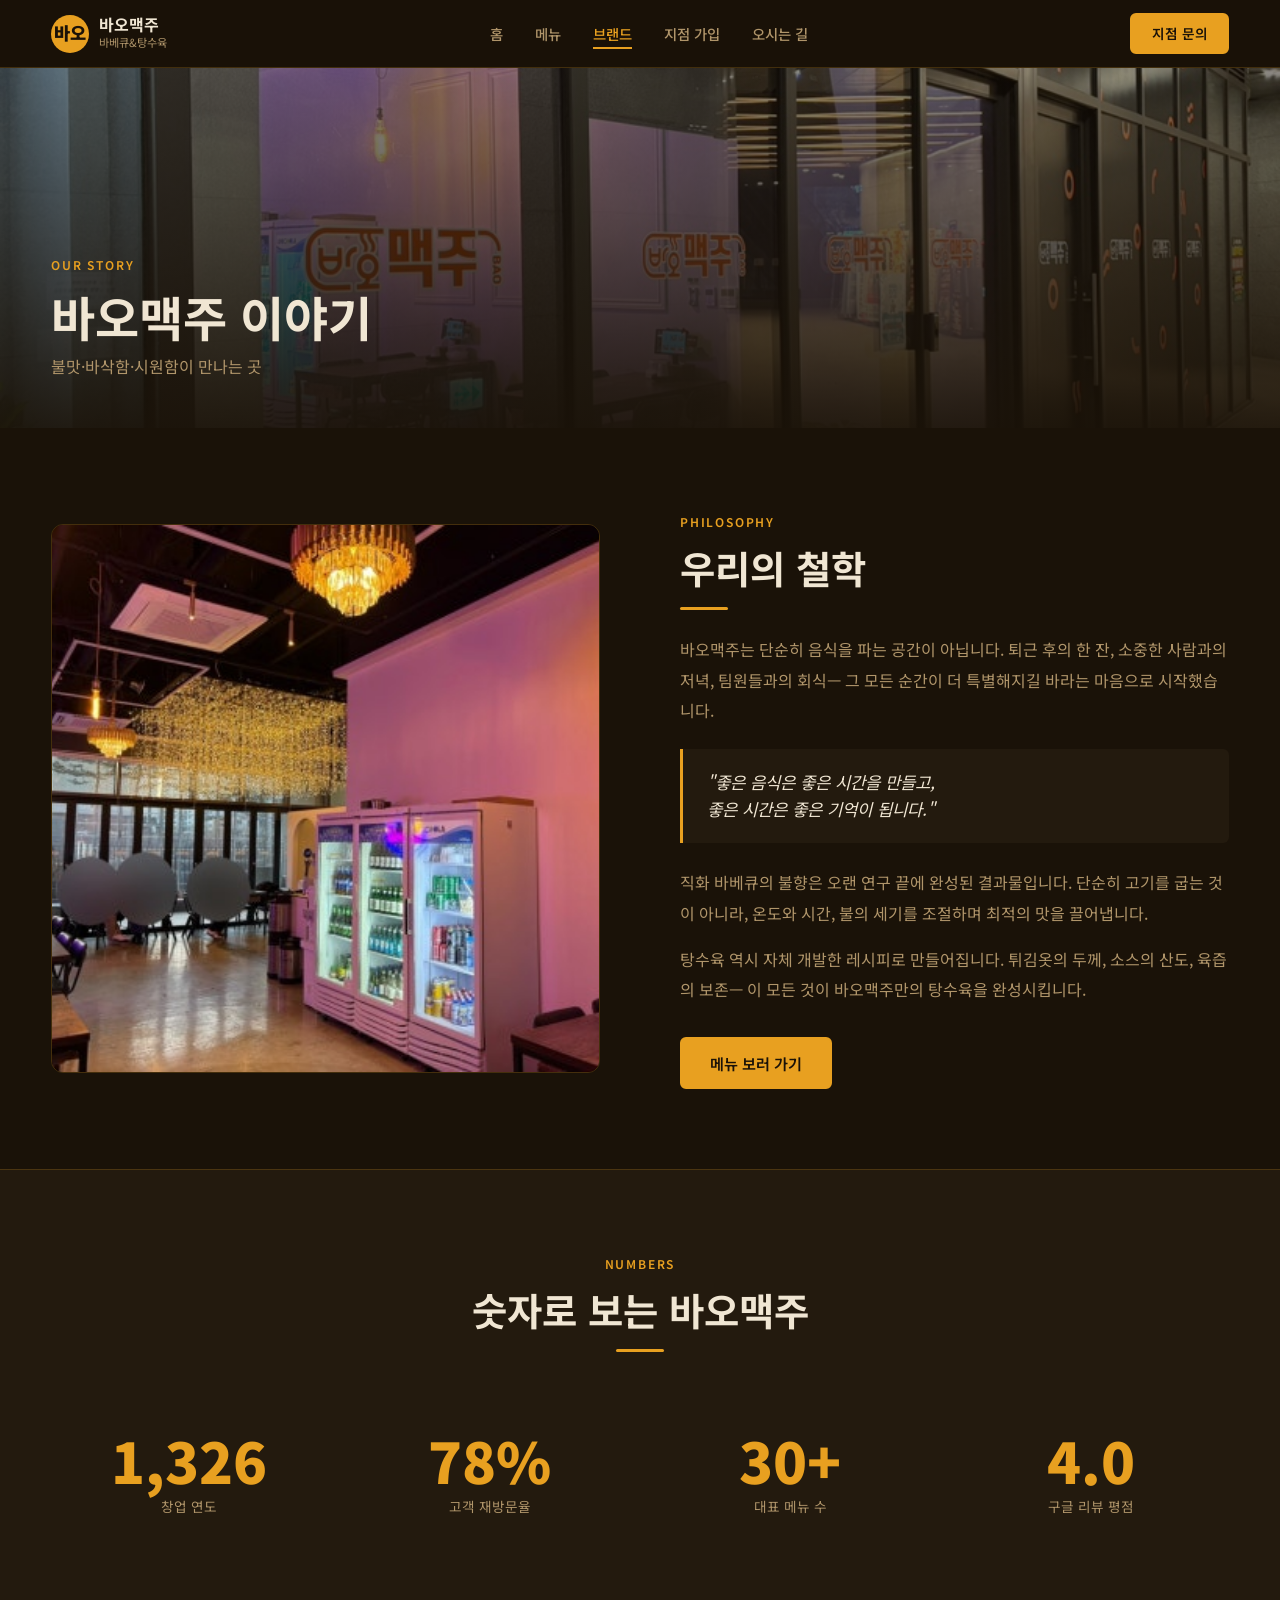
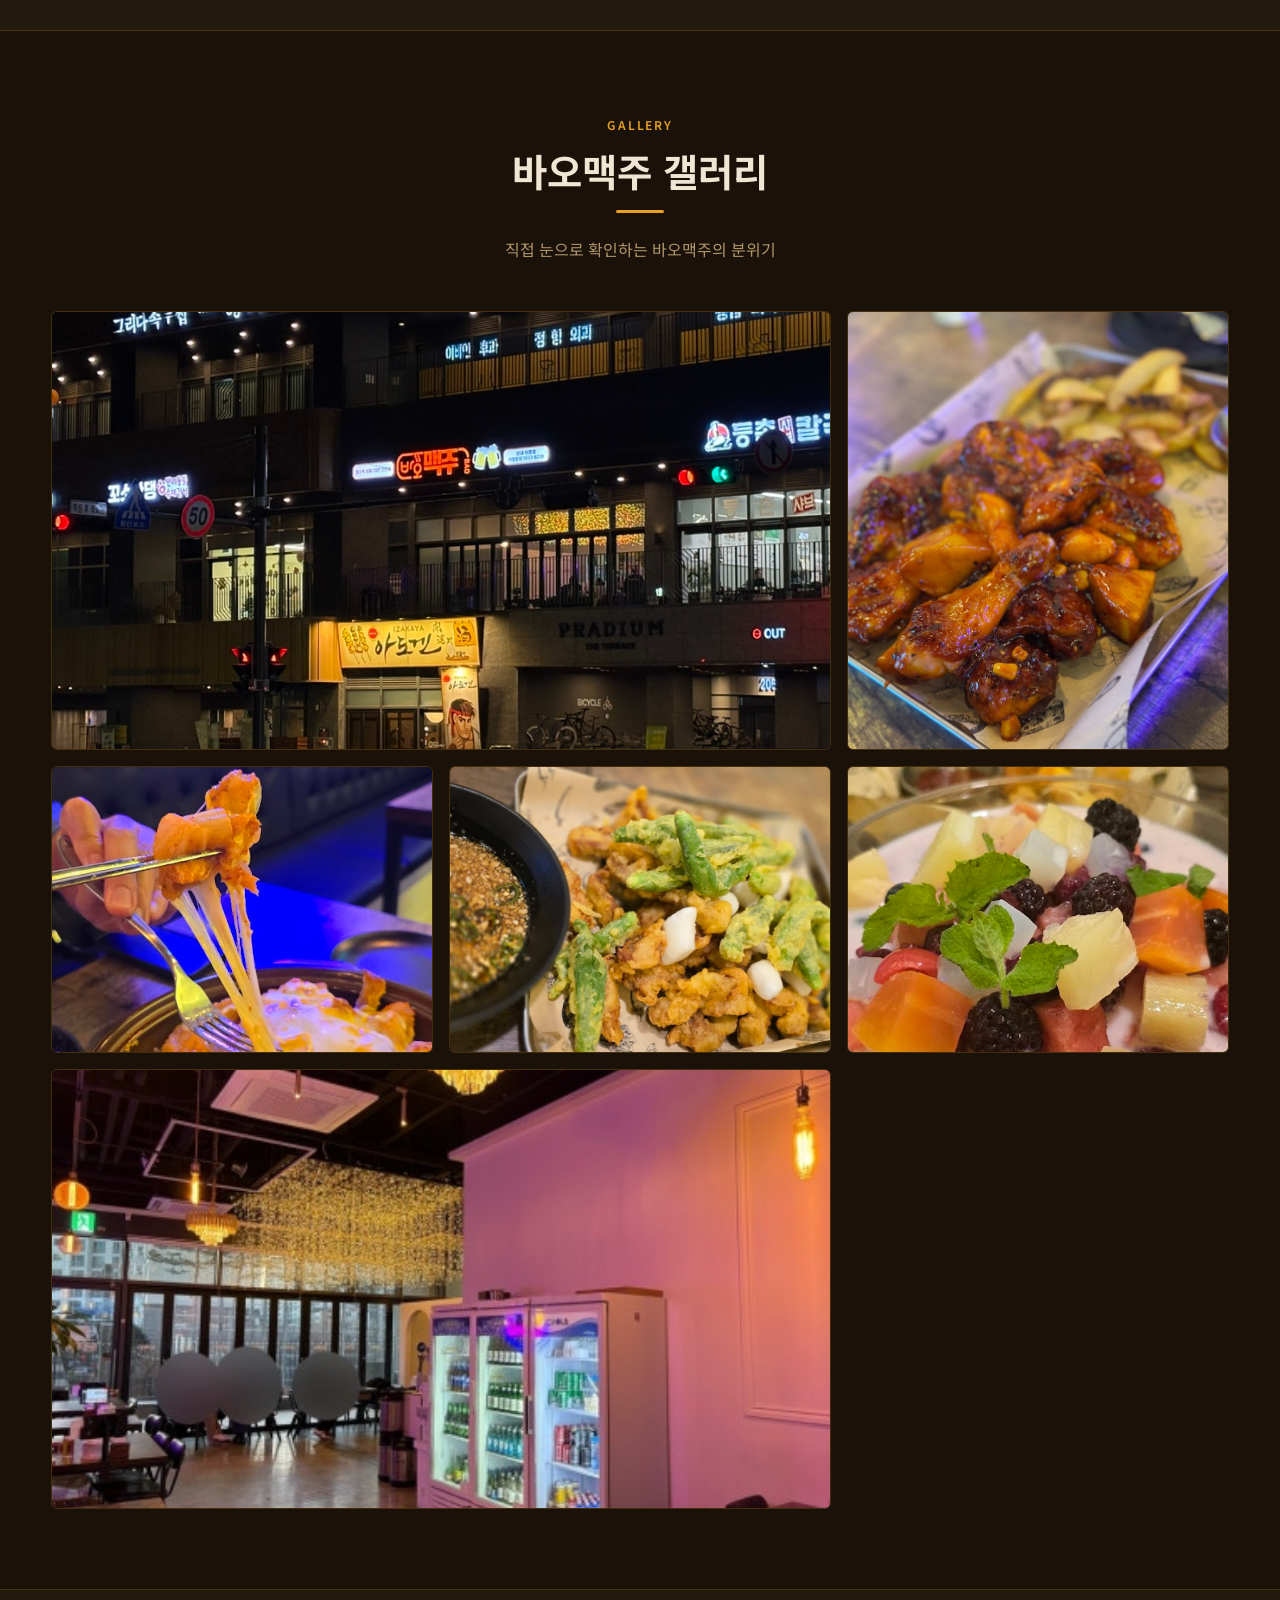
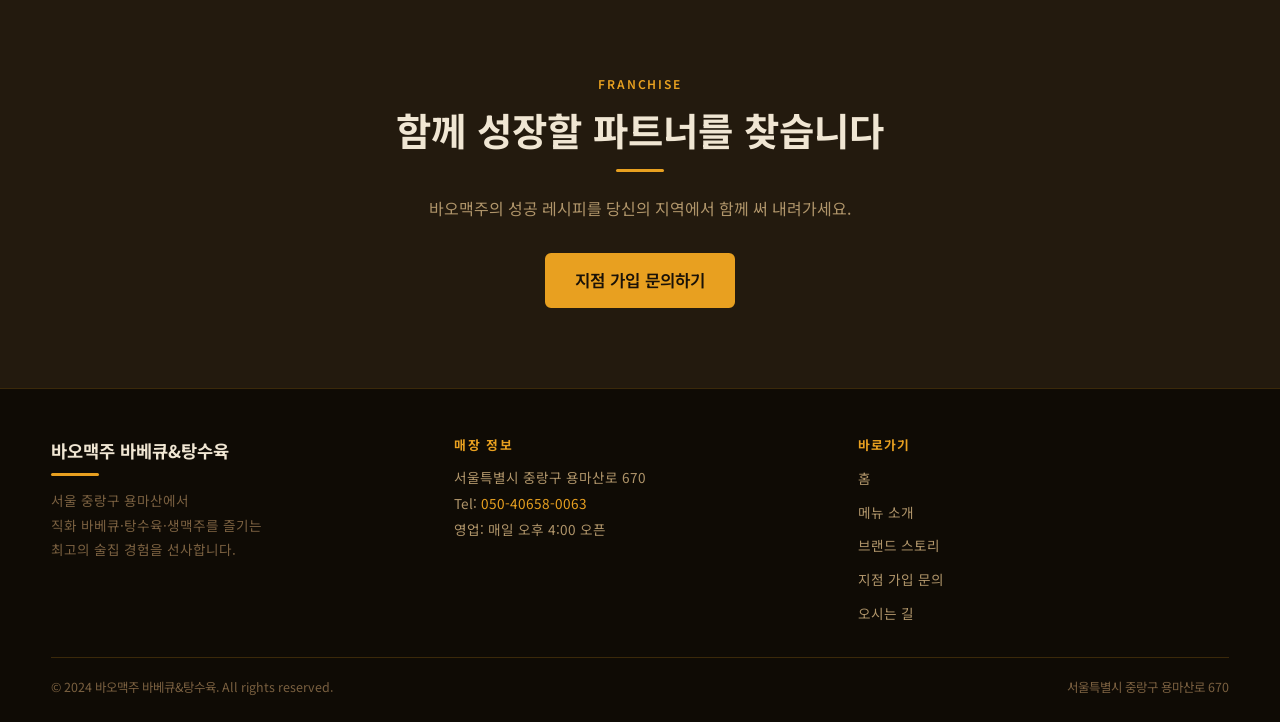
==== commit c8eb38cc: "보안: 모든 페이지에 upgrade-insecure-requests CSP 추가" ====
--- a/about.html
+++ b/about.html
@@ -2,6 +2,7 @@
 <html lang="ko">
 <head>
   <meta charset="UTF-8">
+  <meta http-equiv="Content-Security-Policy" content="upgrade-insecure-requests">
   <meta name="viewport" content="width=device-width, initial-scale=1.0">
   <title>브랜드 스토리 | 바오맥주 바베큐&amp;탕수육</title>
   <meta name="description" content="바오맥주의 브랜드 철학과 스토리를 소개합니다. 직화 바베큐와 탕수육으로 중랑구 용마산 지역 대표 맛집이 된 바오맥주의 이야기.">
